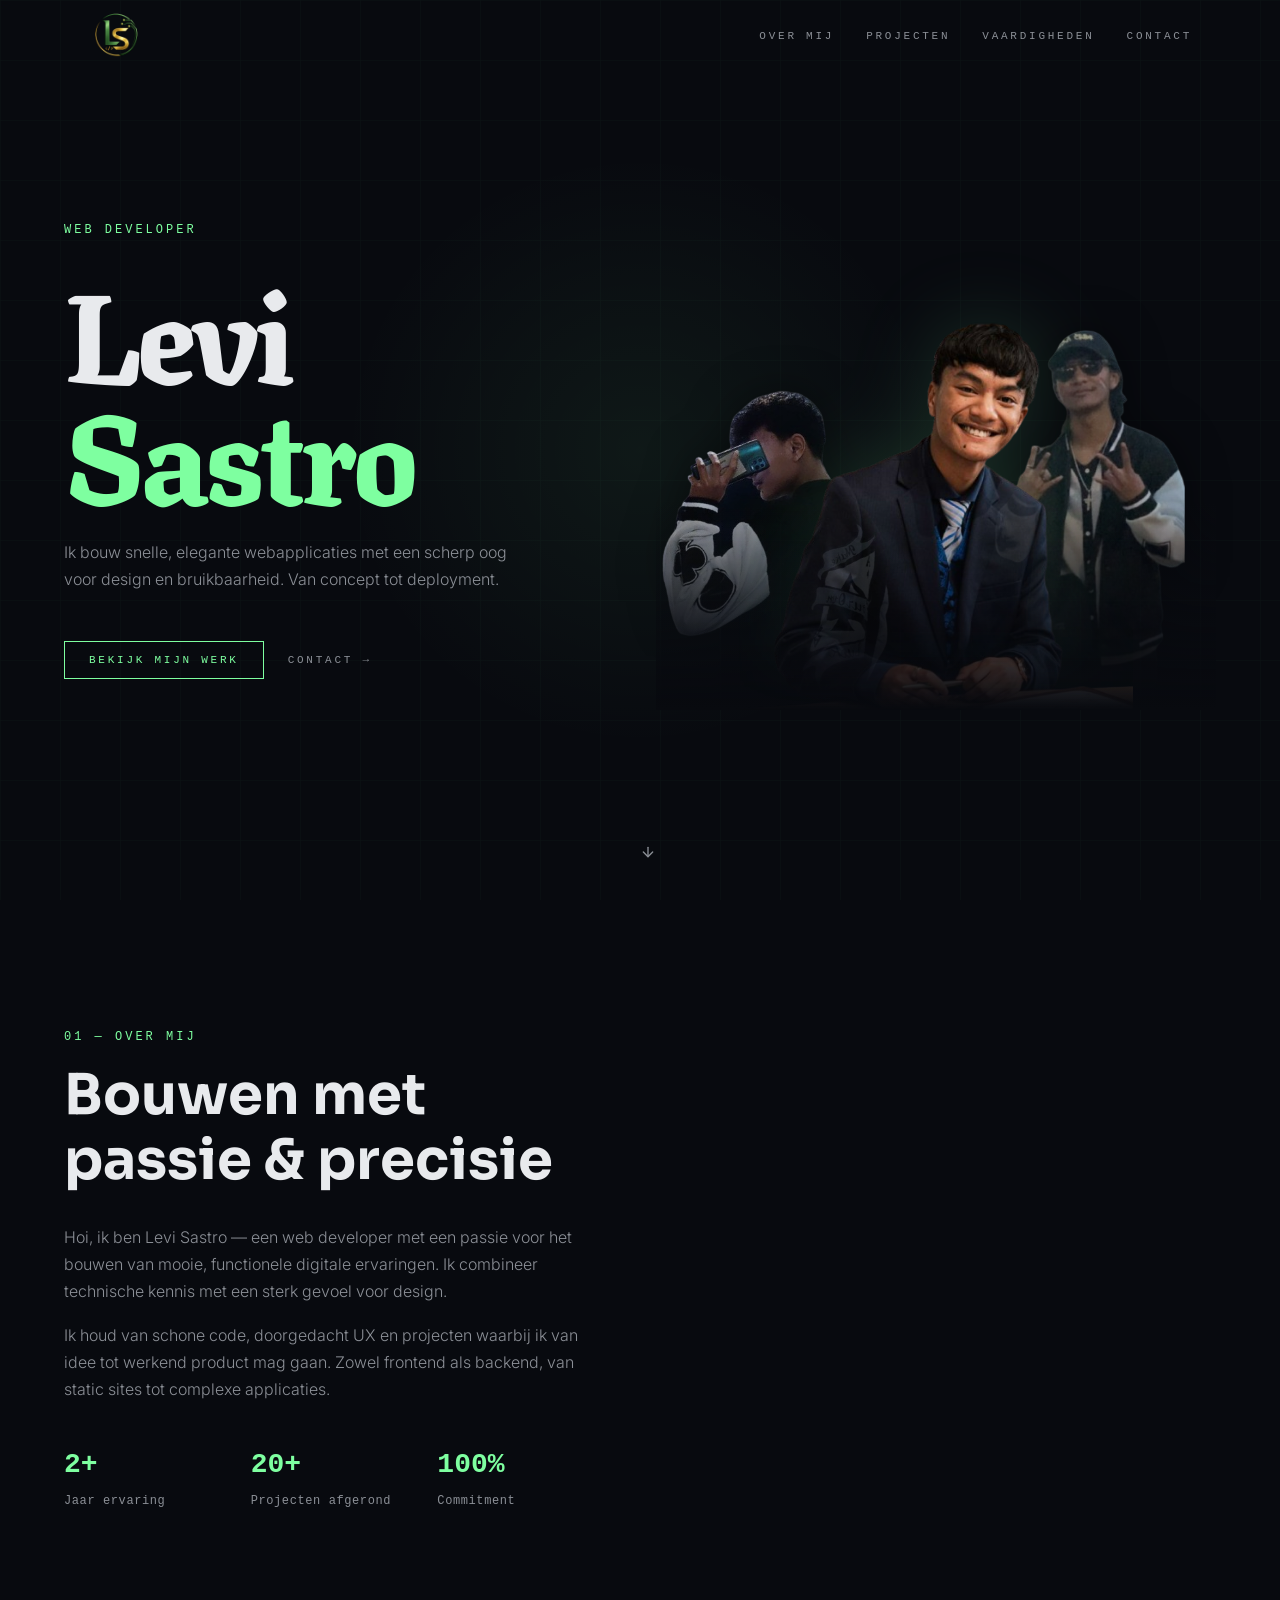
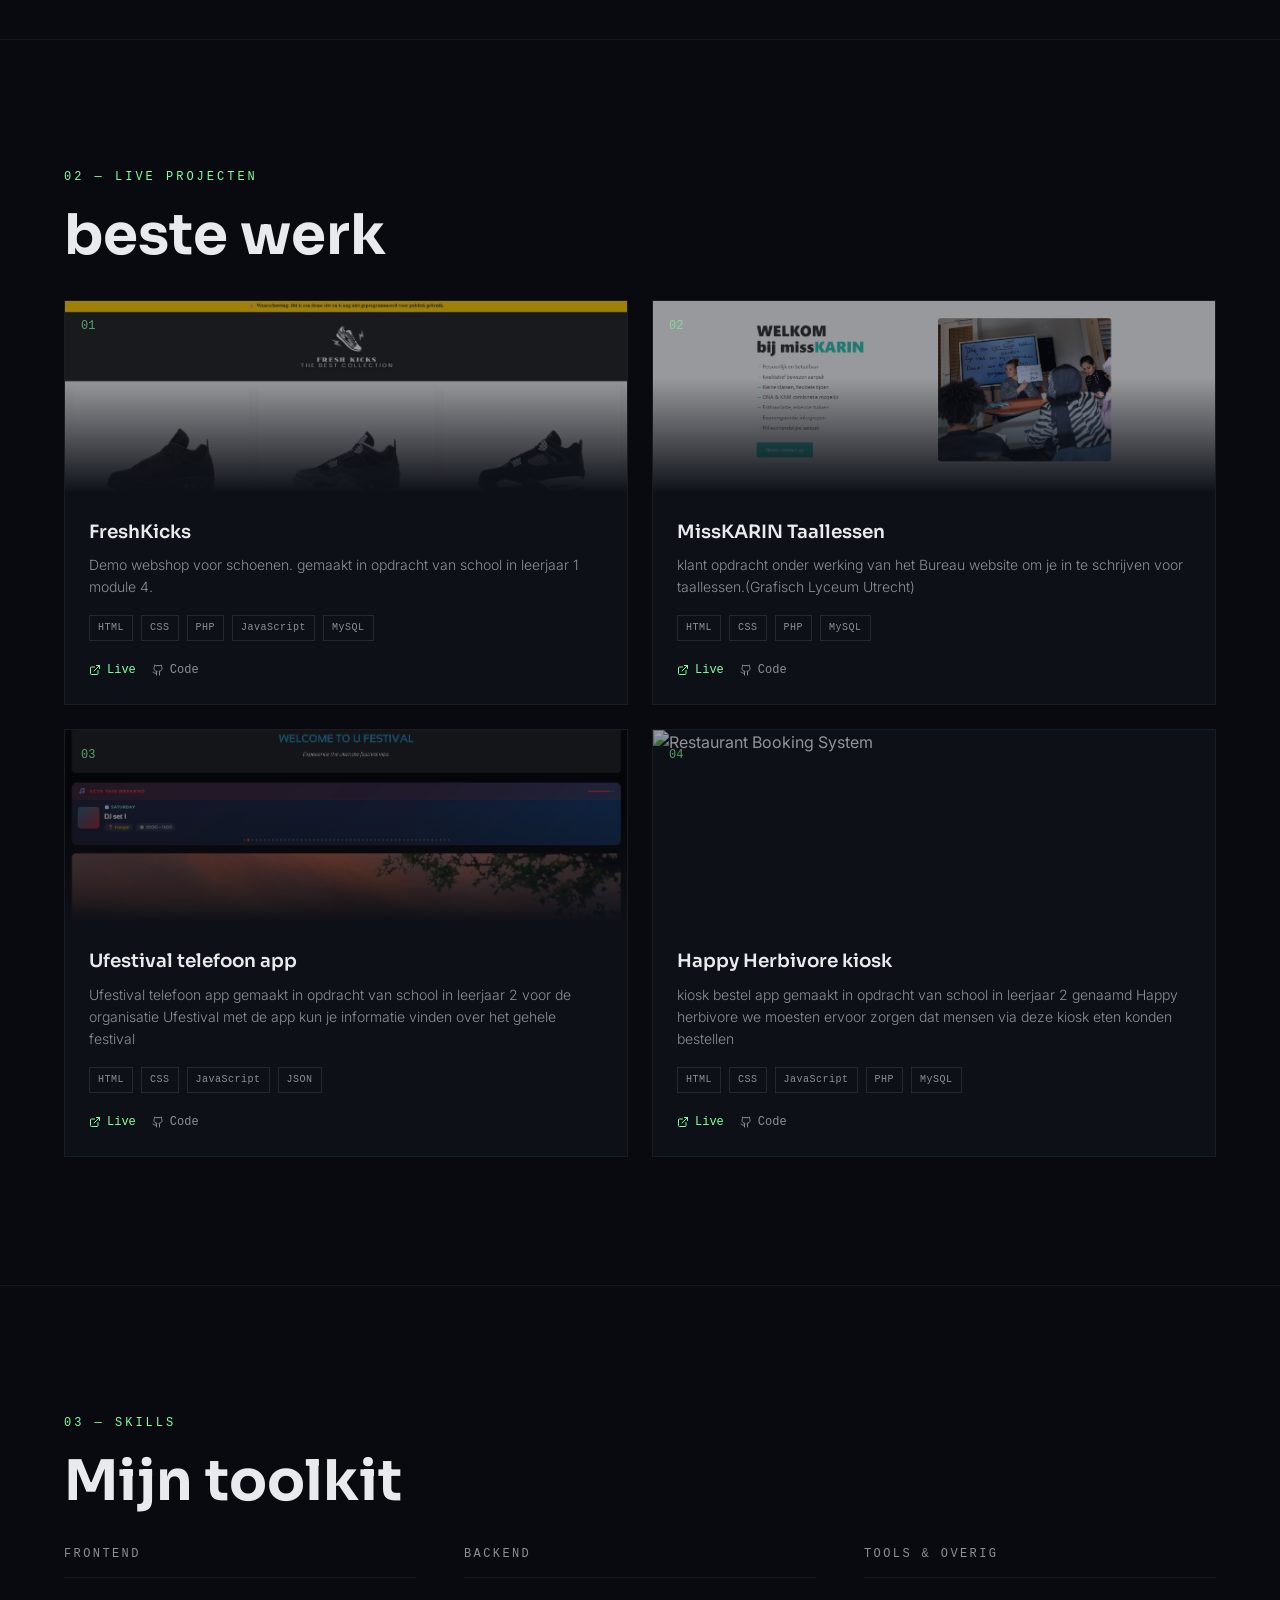
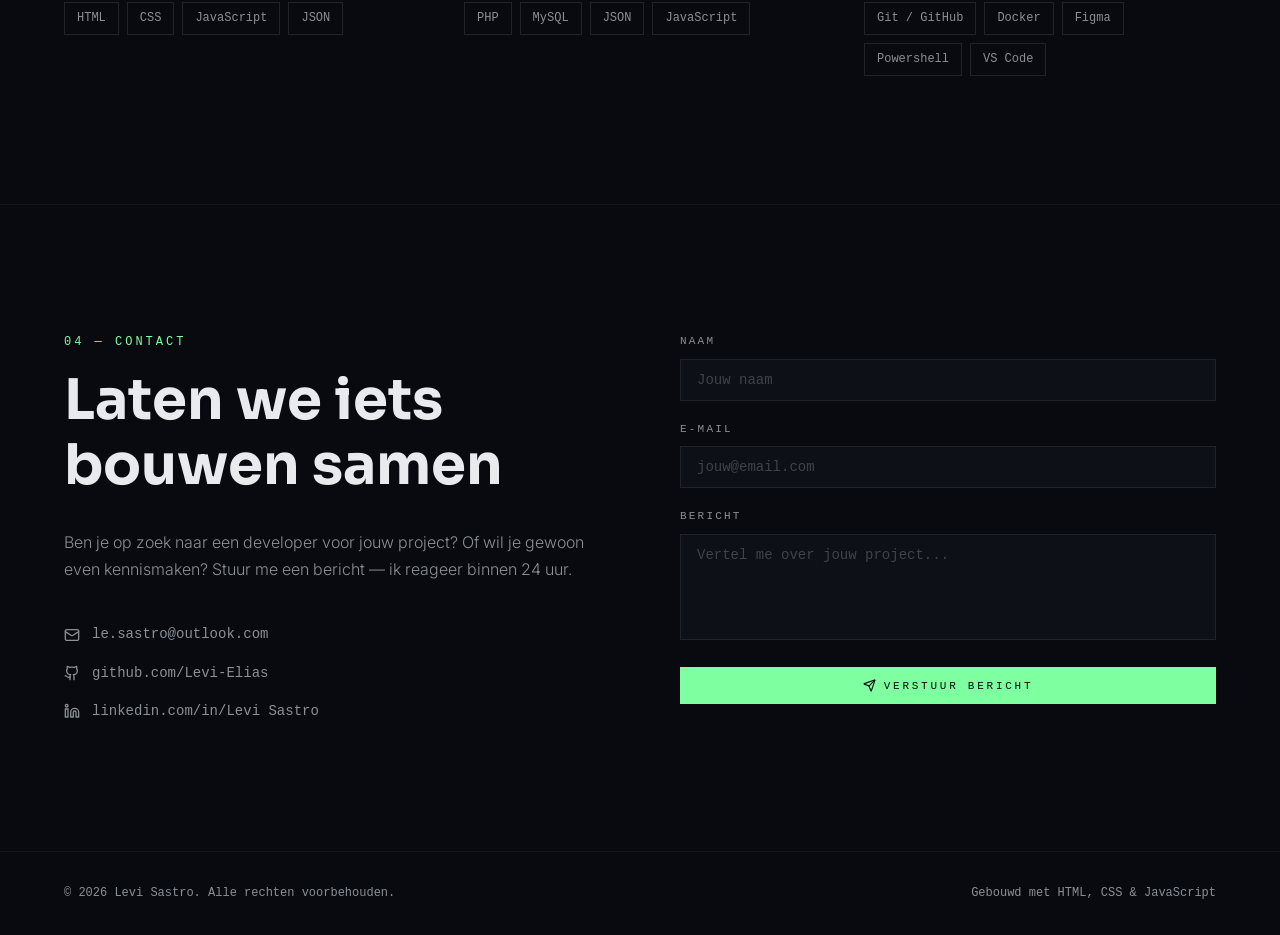
==== live/index.html @ d3fcdc9f "live" ====
<!DOCTYPE html>
<html lang="nl">

<head>
  <meta charset="UTF-8" />
  <meta name="viewport" content="width=device-width, initial-scale=1.0" />
  <title>LS | Web Developer</title>
  <meta name="description"
    content="Showcase your skills and projects with a personalized web developer portfolio designed for professionals seeking to impress potential clients and employers." />
  <link rel="preconnect" href="https://fonts.googleapis.com" />
  <link rel="preconnect" href="https://fonts.gstatic.com" crossorigin />
  <link
    href="https://fonts.googleapis.com/css2?family=Inter:wght@300;400;500;600;700&family=Sora:wght@600;700&family=Texturina:wght@900&display=swap"
    rel="stylesheet" />
  <link rel="stylesheet" href="assets/css/style.css" />
  <link rel="icon" href="assets/foto's/logo.png" type="image/png" />
</head>

<body>

  <!-- ===== HEADER / NAV ===== -->
  <header class="header" id="header">
    <div class="header-inner">
      <a class="logo" id="logo" href="#"><img src="assets/foto's/bglogo.png" alt="LS Logo" /></a>
      <nav class="nav-desktop" id="nav-desktop">
        <button onclick="smoothScroll('about')">OVER MIJ</button>
        <button onclick="smoothScroll('projects')">PROJECTEN</button>
        <button onclick="smoothScroll('skills')">VAARDIGHEDEN</button>
        <button onclick="smoothScroll('contact')">CONTACT</button>
      </nav>
      <button class="menu-toggle" id="menu-toggle" aria-label="Toggle menu">
        <!-- Hamburger icon -->
        <svg class="icon-menu" id="icon-menu" xmlns="http://www.w3.org/2000/svg" width="20" height="20"
          viewBox="0 0 24 24" fill="none" stroke="currentColor" stroke-width="2" stroke-linecap="round"
          stroke-linejoin="round">
          <line x1="4" x2="20" y1="12" y2="12"></line>
          <line x1="4" x2="20" y1="6" y2="6"></line>
          <line x1="4" x2="20" y1="18" y2="18"></line>
        </svg>
        <!-- Close icon -->
        <svg class="icon-close hidden" id="icon-close" xmlns="http://www.w3.org/2000/svg" width="20" height="20"
          viewBox="0 0 24 24" fill="none" stroke="currentColor" stroke-width="2" stroke-linecap="round"
          stroke-linejoin="round">
          <path d="M18 6 6 18"></path>
          <path d="m6 6 12 12"></path>
        </svg>
      </button>
    </div>
    <!-- Mobile menu -->
    <div class="nav-mobile hidden" id="nav-mobile">
      <button onclick="smoothScroll('about')">OVER MIJ</button>
      <button onclick="smoothScroll('projects')">PROJECTEN</button>
      <button onclick="smoothScroll('skills')">VAARDIGHEDEN</button>
      <button onclick="smoothScroll('contact')">CONTACT</button>
    </div>
  </header>

  <main>
    <!-- ===== HERO ===== -->
    <section class="hero">
      <!-- Grid background -->
      <div class="hero-grid"></div>
      <!-- Radial glow -->
      <div class="hero-glow"></div>

      <div class="hero-content hero-split">
        <div class="hero-text">
          <p class="hero-label anim-fade-up">Web Developer</p>
          <h1 class="hero-title anim-fade-up anim-delay-1">Levi<br><span class="accent">Sastro</span></h1>
          <p class="hero-tagline anim-fade-up anim-delay-2">Ik bouw snelle, elegante webapplicaties met een scherp oog
            voor design en bruikbaarheid. Van concept tot deployment.</p>
          <div class="hero-cta anim-fade-up anim-delay-3">
            <button class="btn-outline" onclick="smoothScroll('projects')">Bekijk mijn werk</button>
            <button class="btn-text" onclick="smoothScroll('contact')">Contact →</button>
          </div>
        </div>
        <div class="hero-image anim-fade-up anim-delay-2">
          <div class="hero-collage">
            <img src="assets/foto's/Ontwerp_zonder_titel-removebg-preview.png" class="hc-sub1" alt="Levi Sastro" />
            <img src="assets/foto's/fotoL-removebg-preview.png" class="hc-main" alt="Levi Sastro" />
            <img src="assets/foto's/Ontwerp_zonder_titel__1_-removebg-preview.png" class="hc-sub2" alt="Levi Sastro" />
          </div>
          <div class="hero-image-fade"></div>
        </div>
      </div>

      <div class="hero-arrow anim-fade-up anim-delay-4">
        <div class="arrow-bounce">
          <svg xmlns="http://www.w3.org/2000/svg" width="16" height="16" viewBox="0 0 24 24" fill="none"
            stroke="currentColor" stroke-width="2" stroke-linecap="round" stroke-linejoin="round">
            <path d="M12 5v14"></path>
            <path d="m19 12-7 7-7-7"></path>
          </svg>
        </div>
      </div>
    </section>

    <!-- ===== ABOUT ===== -->
    <section class="section" id="about">
      <div class="container about-grid">
        <div class="about-text reveal">
          <p class="section-label">01 — Over mij</p>
          <h2 class="section-title">Bouwen met passie &amp; precisie</h2>
          <div class="about-body">
            <p>Hoi, ik ben Levi Sastro — een web developer met een passie voor het bouwen van mooie, functionele
              digitale ervaringen. Ik combineer technische kennis met een sterk gevoel voor design.</p>
            <p>Ik houd van schone code, doorgedacht UX en projecten waarbij ik van idee tot werkend product mag gaan.
              Zowel frontend als backend, van static sites tot complexe applicaties.</p>
          </div>
          <div class="about-stats">
            <div class="stat">
              <p class="stat-num">2+</p>
              <p class="stat-label">Jaar ervaring</p>
            </div>
            <div class="stat">
              <p class="stat-num">20+</p>
              <p class="stat-label">Projecten afgerond</p>
            </div>
            <div class="stat">
              <p class="stat-num">100%</p>
              <p class="stat-label">Commitment</p>
            </div>
          </div>
        </div>
      </div>
    </section>

    <!-- ===== PROJECTS ===== -->
    <section class="section section-border" id="projects">
      <div class="container">
        <div class="reveal">
          <p class="section-label">02 — Live Projecten</p>
          <h2 class="section-title">beste werk</h2>
        </div>
        <div class="projects-grid">
          <!-- Project 1 -->
          <div class="project-card reveal">
            <div class="project-image">
              <img src="assets/foto's/FK.png" alt="FreshKicks" />
              <div class="project-image-overlay"></div>
              <span class="project-id">01</span>
            </div>
            <div class="project-body">
              <h3 class="project-title">FreshKicks</h3>
              <p class="project-desc">Demo webshop voor schoenen. gemaakt in opdracht van school in leerjaar 1 module 4.
              </p>
              <div class="project-tags">
                <span>HTML</span>
                <span>CSS</span>
                <span>PHP</span>
                <span>JavaScript</span>
                <span>MySQL</span>
              </div>
              <div class="project-links">
                <a href="https://u240669.gluwebsite.nl/Fresh-Kicks/" class="link-live" target="_blank"
                  rel="noopener noreferrer">
                  <svg xmlns="http://www.w3.org/2000/svg" width="12" height="12" viewBox="0 0 24 24" fill="none"
                    stroke="currentColor" stroke-width="2" stroke-linecap="round" stroke-linejoin="round">
                    <path d="M15 3h6v6" />
                    <path d="M10 14 21 3" />
                    <path d="M18 13v6a2 2 0 0 1-2 2H5a2 2 0 0 1-2-2V8a2 2 0 0 1 2-2h6" />
                  </svg>
                  Live
                </a>
                <a href="https://github.com/GLU-CSD/module-4-1-webshop-backend-crud-eindopdracht-Levi-Elias"
                  class="link-code" target="_blank" rel="noopener noreferrer">
                  <svg xmlns="http://www.w3.org/2000/svg" width="12" height="12" viewBox="0 0 24 24" fill="none"
                    stroke="currentColor" stroke-width="2" stroke-linecap="round" stroke-linejoin="round">
                    <path
                      d="M15 22v-4a4.8 4.8 0 0 0-1-3.5c3 0 6-2 6-5.5.08-1.25-.27-2.48-1-3.5.28-1.15.28-2.35 0-3.5 0 0-1 0-3 1.5-2.64-.5-5.36-.5-8 0C6 2 5 2 5 2c-.3 1.15-.3 2.35 0 3.5A5.403 5.403 0 0 0 4 9c0 3.5 3 5.5 6 5.5-.39.49-.68 1.05-.85 1.65-.17.6-.22 1.23-.15 1.85v4" />
                    <path d="M9 18c-4.51 2-5-2-7-2" />
                  </svg>
                  Code
                </a>
              </div>
            </div>
          </div>
          <!-- Project 2 -->
          <div class="project-card reveal">
            <div class="project-image">
              <img src="assets/foto's/MK.png" alt="Task Management App" />
              <div class="project-image-overlay"></div>
              <span class="project-id">02</span>
            </div>
            <div class="project-body">
              <h3 class="project-title">MissKARIN Taallessen</h3>
              <p class="project-desc">klant opdracht onder werking van het Bureau website om je in te schrijven voor
                taallessen.(Grafisch Lyceum Utrecht)</p>
              <div class="project-tags">
                <span>HTML</span>
                <span>CSS</span>
                <span>PHP</span>
                <span>MySQL</span>
              </div>
              <div class="project-links">
                <a href="https://u240669.gluwebsite.nl/misskarin/" class="link-live" target="_blank"
                  rel="noopener noreferrer">
                  <svg xmlns="http://www.w3.org/2000/svg" width="12" height="12" viewBox="0 0 24 24" fill="none"
                    stroke="currentColor" stroke-width="2" stroke-linecap="round" stroke-linejoin="round">
                    <path d="M15 3h6v6" />
                    <path d="M10 14 21 3" />
                    <path d="M18 13v6a2 2 0 0 1-2 2H5a2 2 0 0 1-2-2V8a2 2 0 0 1 2-2h6" />
                  </svg>
                  Live
                </a>
                <a href="https://github.com/basspies/missKARIN-Promo-video-website-" class="link-code" target="_blank"
                  rel="noopener noreferrer">
                  <svg xmlns="http://www.w3.org/2000/svg" width="12" height="12" viewBox="0 0 24 24" fill="none"
                    stroke="currentColor" stroke-width="2" stroke-linecap="round" stroke-linejoin="round">
                    <path
                      d="M15 22v-4a4.8 4.8 0 0 0-1-3.5c3 0 6-2 6-5.5.08-1.25-.27-2.48-1-3.5.28-1.15.28-2.35 0-3.5 0 0-1 0-3 1.5-2.64-.5-5.36-.5-8 0C6 2 5 2 5 2c-.3 1.15-.3 2.35 0 3.5A5.403 5.403 0 0 0 4 9c0 3.5 3 5.5 6 5.5-.39.49-.68 1.05-.85 1.65-.17.6-.22 1.23-.15 1.85v4" />
                    <path d="M9 18c-4.51 2-5-2-7-2" />
                  </svg>
                  Code
                </a>
              </div>
            </div>
          </div>
          <!-- Project 3 -->
          <div class="project-card reveal">
            <div class="project-image">
              <img src="assets/foto's/ufes.png" alt="Portfolio Generator" />
              <div class="project-image-overlay"></div>
              <span class="project-id">03</span>
            </div>
            <div class="project-body">
              <h3 class="project-title">Ufestival telefoon app</h3>
              <p class="project-desc">Ufestival telefoon app gemaakt in opdracht van school in leerjaar 2 voor de
                organisatie Ufestival met de app kun je informatie vinden over het gehele festival</p>
              <div class="project-tags">
                <span>HTML</span>
                <span>CSS</span>
                <span>JavaScript</span>
                <span>JSON</span>
              </div>
              <div class="project-links">
                <a href="https://ufestival-1.onrender.com" class="link-live" target="_blank" rel="noopener noreferrer">
                  <svg xmlns="http://www.w3.org/2000/svg" width="12" height="12" viewBox="0 0 24 24" fill="none"
                    stroke="currentColor" stroke-width="2" stroke-linecap="round" stroke-linejoin="round">
                    <path d="M15 3h6v6" />
                    <path d="M10 14 21 3" />
                    <path d="M18 13v6a2 2 0 0 1-2 2H5a2 2 0 0 1-2-2V8a2 2 0 0 1 2-2h6" />
                  </svg>
                  Live
                </a>
                <a href="https://github.com/Levi-Elias/Ufestival" class="link-code" target="_blank"
                  rel="noopener noreferrer">
                  <svg xmlns="http://www.w3.org/2000/svg" width="12" height="12" viewBox="0 0 24 24" fill="none"
                    stroke="currentColor" stroke-width="2" stroke-linecap="round" stroke-linejoin="round">
                    <path
                      d="M15 22v-4a4.8 4.8 0 0 0-1-3.5c3 0 6-2 6-5.5.08-1.25-.27-2.48-1-3.5.28-1.15.28-2.35 0-3.5 0 0-1 0-3 1.5-2.64-.5-5.36-.5-8 0C6 2 5 2 5 2c-.3 1.15-.3 2.35 0 3.5A5.403 5.403 0 0 0 4 9c0 3.5 3 5.5 6 5.5-.39.49-.68 1.05-.85 1.65-.17.6-.22 1.23-.15 1.85v4" />
                    <path d="M9 18c-4.51 2-5-2-7-2" />
                  </svg>
                  Code
                </a>
              </div>
            </div>
          </div>
          <!-- Project 4 -->
          <div class="project-card reveal">
            <div class="project-image">
              <img src="assets/foto's/HH.png" alt="Restaurant Booking System" />
              <div class="project-image-overlay"></div>
              <span class="project-id">04</span>
            </div>
            <div class="project-body">
              <h3 class="project-title">Happy Herbivore kiosk</h3>
              <p class="project-desc">kiosk bestel app gemaakt in opdracht van school in leerjaar 2 genaamd Happy
                herbivore we moesten ervoor zorgen dat mensen via deze kiosk eten konden bestellen</p>
              <div class="project-tags">
                <span>HTML</span>
                <span>CSS</span>
                <span>JavaScript</span>
                <span>PHP</span>
                <span>MySQL</span>
              </div>
              <div class="project-links">
                <a href="https://u240669.gluwebsite.nl/Happy-Herbivore/" class="link-live" target="_blank"
                  rel="noopener noreferrer">
                  <svg xmlns="http://www.w3.org/2000/svg" width="12" height="12" viewBox="0 0 24 24" fill="none"
                    stroke="currentColor" stroke-width="2" stroke-linecap="round" stroke-linejoin="round">
                    <path d="M15 3h6v6" />
                    <path d="M10 14 21 3" />
                    <path d="M18 13v6a2 2 0 0 1-2 2H5a2 2 0 0 1-2-2V8a2 2 0 0 1 2-2h6" />
                  </svg>
                  Live
                </a>
                <a href="https://github.com/Levi-Elias/happy-herbivore" class="link-code" target="_blank"
                  rel="noopener noreferrer">
                  <svg xmlns="http://www.w3.org/2000/svg" width="12" height="12" viewBox="0 0 24 24" fill="none"
                    stroke="currentColor" stroke-width="2" stroke-linecap="round" stroke-linejoin="round">
                    <path
                      d="M15 22v-4a4.8 4.8 0 0 0-1-3.5c3 0 6-2 6-5.5.08-1.25-.27-2.48-1-3.5.28-1.15.28-2.35 0-3.5 0 0-1 0-3 1.5-2.64-.5-5.36-.5-8 0C6 2 5 2 5 2c-.3 1.15-.3 2.35 0 3.5A5.403 5.403 0 0 0 4 9c0 3.5 3 5.5 6 5.5-.39.49-.68 1.05-.85 1.65-.17.6-.22 1.23-.15 1.85v4" />
                    <path d="M9 18c-4.51 2-5-2-7-2" />
                  </svg>
                  Code
                </a>
              </div>
            </div>
          </div>
        </div>
      </div>
    </section>

    <!-- ===== SKILLS ===== -->
    <section class="section section-border" id="skills">
      <div class="container">
        <div class="reveal">
          <p class="section-label">03 — Skills</p>
          <h2 class="section-title">Mijn toolkit</h2>
        </div>
        <div class="skills-grid">
          <div class="skill-group reveal">
            <p class="skill-group-label">Frontend</p>
            <div class="skill-tags">
              <span>HTML</span>
              <span>CSS</span>
              <span>JavaScript</span>
              <span>JSON</span>
            </div>
          </div>
          <div class="skill-group reveal">
            <p class="skill-group-label">Backend</p>
            <div class="skill-tags">
              <span>PHP</span>
              <span>MySQL</span>
              <span>JSON</span>
              <span>JavaScript</span>
            </div>
          </div>
          <div class="skill-group reveal">
            <p class="skill-group-label">Tools &amp; Overig</p>
            <div class="skill-tags">
              <span>Git / GitHub</span>
              <span>Docker</span>
              <span>Figma</span>
              <span>Powershell</span>
              <span>VS Code</span>
            </div>
          </div>
        </div>
      </div>
    </section>

    <!-- ===== CONTACT ===== -->
    <section class="section section-border" id="contact">
      <div class="container contact-grid">
        <div class="contact-info reveal">
          <p class="section-label">04 — Contact</p>
          <h2 class="section-title">Laten we iets bouwen samen</h2>
          <p class="contact-intro">Ben je op zoek naar een developer voor jouw project? Of wil je gewoon even
            kennismaken? Stuur me een bericht — ik reageer binnen 24 uur.</p>
          <div class="contact-links">
            <a href="mailto:le.sastro@outlook.com" class="contact-link">
              <svg xmlns="http://www.w3.org/2000/svg" width="16" height="16" viewBox="0 0 24 24" fill="none"
                stroke="currentColor" stroke-width="2" stroke-linecap="round" stroke-linejoin="round">
                <rect width="20" height="16" x="2" y="4" rx="2" />
                <path d="m22 7-8.97 5.7a1.94 1.94 0 0 1-2.06 0L2 7" />
              </svg>
              <span>le.sastro@outlook.com</span>
            </a>
            <a href="https://github.com" class="contact-link" target="_blank" rel="noopener noreferrer">
              <svg xmlns="http://www.w3.org/2000/svg" width="16" height="16" viewBox="0 0 24 24" fill="none"
                stroke="currentColor" stroke-width="2" stroke-linecap="round" stroke-linejoin="round">
                <path
                  d="M15 22v-4a4.8 4.8 0 0 0-1-3.5c3 0 6-2 6-5.5.08-1.25-.27-2.48-1-3.5.28-1.15.28-2.35 0-3.5 0 0-1 0-3 1.5-2.64-.5-5.36-.5-8 0C6 2 5 2 5 2c-.3 1.15-.3 2.35 0 3.5A5.403 5.403 0 0 0 4 9c0 3.5 3 5.5 6 5.5-.39.49-.68 1.05-.85 1.65-.17.6-.22 1.23-.15 1.85v4" />
                <path d="M9 18c-4.51 2-5-2-7-2" />
              </svg>
              <span>github.com/Levi-Elias</span>
            </a>
            <a href="https://linkedin.com" class="contact-link" target="_blank" rel="noopener noreferrer">
              <svg xmlns="http://www.w3.org/2000/svg" width="16" height="16" viewBox="0 0 24 24" fill="none"
                stroke="currentColor" stroke-width="2" stroke-linecap="round" stroke-linejoin="round">
                <path d="M16 8a6 6 0 0 1 6 6v7h-4v-7a2 2 0 0 0-2-2 2 2 0 0 0-2 2v7h-4v-7a6 6 0 0 1 6-6z" />
                <rect width="4" height="12" x="2" y="9" />
                <circle cx="4" cy="4" r="2" />
              </svg>
              <span>linkedin.com/in/Levi Sastro</span>
            </a>
          </div>
        </div>
        <div class="contact-form-wrapper reveal" id="contact-form-wrapper">
          <form class="contact-form" id="contact-form">
            <div class="form-group">
              <label for="name">NAAM</label>
              <input type="text" id="name" name="name" placeholder="Jouw naam" required />
            </div>
            <div class="form-group">
              <label for="email">E-MAIL</label>
              <input type="email" id="email" name="email" placeholder="jouw@email.com" required />
            </div>
            <div class="form-group">
              <label for="message">BERICHT</label>
              <textarea id="message" name="message" rows="5" placeholder="Vertel me over jouw project..."
                required></textarea>
            </div>
            <button type="submit" class="btn-submit">
              <svg xmlns="http://www.w3.org/2000/svg" width="13" height="13" viewBox="0 0 24 24" fill="none"
                stroke="currentColor" stroke-width="2" stroke-linecap="round" stroke-linejoin="round">
                <path
                  d="M14.536 21.686a.5.5 0 0 0 .937-.024l6.5-19a.496.496 0 0 0-.635-.635l-19 6.5a.5.5 0 0 0-.024.937l7.93 3.18a2 2 0 0 1 1.112 1.11z" />
                <path d="m21.854 2.147-10.94 10.939" />
              </svg>
              Verstuur bericht
            </button>
          </form>
          <!-- Success state -->
          <div class="form-success hidden" id="form-success">
            <div class="success-icon">
              <svg xmlns="http://www.w3.org/2000/svg" width="20" height="20" viewBox="0 0 24 24" fill="none"
                stroke="currentColor" stroke-width="2" stroke-linecap="round" stroke-linejoin="round">
                <path
                  d="M14.536 21.686a.5.5 0 0 0 .937-.024l6.5-19a.496.496 0 0 0-.635-.635l-19 6.5a.5.5 0 0 0-.024.937l7.93 3.18a2 2 0 0 1 1.112 1.11z" />
                <path d="m21.854 2.147-10.94 10.939" />
              </svg>
            </div>
            <h3>Bericht verzonden!</h3>
            <p>Ik neem zo snel mogelijk contact met je op.</p>
          </div>
        </div>
      </div>
    </section>
  </main>

  <!-- ===== FOOTER ===== -->
  <footer class="footer">
    <div class="container footer-inner">
      <span>© 2026 Levi Sastro. Alle rechten voorbehouden.</span>
      <span>Gebouwd met HTML, CSS & JavaScript</span>
    </div>
  </footer>

  <script src="script.js"></script>
</body>

</html>
---- live/assets/css/style.css ----
/* ===== CSS CUSTOM PROPERTIES ===== */
:root {
  --bg: #080a0f;
  --bg-card: #0d1017;
  --foreground: #e8eaed;
  --muted: #8b8f96;
  --primary: #7effa0;
  --border: rgba(255, 255, 255, 0.05);
  --border-hover: rgba(126, 255, 160, 0.3);
  --font-body: 'Inter', sans-serif;
  --font-heading: 'Sora', sans-serif;
  --font-hero: 'Texturina', serif;
  --font-mono: 'SF Mono', 'Fira Code', 'Fira Mono', 'Roboto Mono', monospace;
}

/* ===== RESET ===== */
*, *::before, *::after {
  margin: 0;
  padding: 0;
  box-sizing: border-box;
}

html {
  scroll-behavior: smooth;
}

body {
  font-family: var(--font-body);
  background-color: var(--bg);
  color: var(--foreground);
  line-height: 1.6;
  -webkit-font-smoothing: antialiased;
  -moz-osx-font-smoothing: grayscale;
}

img {
  display: block;
  max-width: 100%;
}

a {
  text-decoration: none;
  color: inherit;
}

button {
  background: none;
  border: none;
  cursor: pointer;
  font-family: inherit;
  color: inherit;
}

/* ===== UTILITIES ===== */
.hidden { display: none !important; }

.container {
  max-width: 1152px;
  margin: 0 auto;
  width: 100%;
}

.accent { color: var(--primary); }

/* ===== HEADER ===== */
.header {
  position: fixed;
  top: 0;
  left: 0;
  right: 0;
  z-index: 50;
  transition: background-color 0.3s, backdrop-filter 0.3s, border-bottom-color 0.3s;
}

.header.scrolled {
  background-color: rgba(8, 10, 15, 0.9);
  backdrop-filter: blur(12px);
  -webkit-backdrop-filter: blur(12px);
  border-bottom: 1px solid var(--border);
}

.header-inner {
  max-width: 1152px;
  margin: 0 auto;
  padding: 1.25rem 1.5rem;
  display: flex;
  align-items: center;
  justify-content: space-between;
}

.logo {
  display: flex;
  align-items: center;
  cursor: pointer;
}

.logo img {
  height: 3.5rem;
  width: auto;
  margin: -0.75rem 0;
}

.nav-desktop {
  display: flex;
  align-items: center;
  gap: 2rem;
}

.nav-desktop button,
.nav-mobile button {
  font-family: var(--font-mono);
  font-size: 0.6875rem;
  letter-spacing: 0.25em;
  color: var(--muted);
  text-transform: uppercase;
  transition: color 0.2s;
}

.nav-desktop button:hover,
.nav-mobile button:hover {
  color: var(--foreground);
}

.menu-toggle {
  display: none;
  color: var(--muted);
}

.menu-toggle:hover { color: var(--foreground); }

.nav-mobile {
  background: var(--bg-card);
  border-top: 1px solid var(--border);
  padding: 1.5rem;
  display: flex;
  flex-direction: column;
  gap: 1.25rem;
}

.nav-mobile button { text-align: left; }

/* ===== HERO ===== */
.hero {
  position: relative;
  min-height: 100vh;
  display: flex;
  flex-direction: column;
  justify-content: center;
  padding: 0 1.5rem;
  overflow: hidden;
}

.hero-grid {
  position: absolute;
  inset: 0;
  opacity: 0.04;
  background-image:
    linear-gradient(rgba(126,255,160,0.5) 1px, transparent 1px),
    linear-gradient(90deg, rgba(126,255,160,0.5) 1px, transparent 1px);
  background-size: 60px 60px;
}

.hero-glow {
  position: absolute;
  top: 50%;
  left: 50%;
  transform: translate(-50%, -50%);
  width: 600px;
  height: 600px;
  border-radius: 50%;
  opacity: 0.06;
  background: radial-gradient(circle, #7effa0 0%, transparent 70%);
  pointer-events: none;
}

.hero-content {
  position: relative;
  max-width: 1152px;
  margin: 0 auto;
  width: 100%;
}

/* Split layout: text left, image right */
.hero-split {
  display: grid;
  grid-template-columns: 1fr 1fr;
  align-items: center;
  gap: 2rem;
}

.hero-text {
  position: relative;
  z-index: 2;
}

/* Hero portrait image */
.hero-image {
  position: relative;
  display: flex;
  align-items: flex-end;
  justify-content: center;
  z-index: 1;
  height: 520px;
  width: 100%;
}

.hero-collage {
  position: relative;
  width: 100%;
  max-width: 480px;
  height: 100%;
  display: flex;
  justify-content: center;
}

.hero-collage img {
  position: absolute;
  object-fit: contain;
  object-position: bottom center;
  -webkit-mask-image: linear-gradient(to bottom, #000 55%, transparent 100%);
  mask-image: linear-gradient(to bottom, #000 55%, transparent 100%);
  transition: transform 0.4s ease, filter 0.4s ease, z-index 0s;
}

.hc-main {
  bottom: 0;
  left: 50%;
  transform: translateX(-50%);
  width: 82%;
  height: 100%;
  z-index: 3;
  filter: drop-shadow(0 0 40px rgba(126, 255, 160, 0.15));
}

.hc-sub1 {
  bottom: 0;
  left: -2%;
  width: 68%;
  height: 92%;
  z-index: 2;
  filter: drop-shadow(0 0 20px rgba(0,0,0,0.5)) grayscale(30%) opacity(0.85);
  transform: translateX(-22%);
}

.hc-sub2 {
  bottom: 0;
  right: -2%;
  width: 68%;
  height: 92%;
  z-index: 1;
  filter: drop-shadow(0 0 20px rgba(0,0,0,0.5)) grayscale(30%) opacity(0.85);
  transform: translateX(22%);
}

.hero-collage img:hover {
  z-index: 10;
  filter: drop-shadow(0 0 30px rgba(126, 255, 160, 0.3)) grayscale(0%) opacity(1);
  transform: translateX(var(--hover-tx, 0)) scale(1.05) !important;
}

.hc-main:hover { --hover-tx: -50%; }
.hc-sub1:hover { --hover-tx: -18%; }
.hc-sub2:hover { --hover-tx: 18%; }

.hero-image-fade {
  position: absolute;
  bottom: 0;
  left: 0;
  right: 0;
  height: 40%;
  background: linear-gradient(to top, var(--bg) 0%, transparent 100%);
  pointer-events: none;
  z-index: 2;
}

.hero-label {
  font-family: var(--font-mono);
  font-size: 0.75rem;
  letter-spacing: 0.25em;
  text-transform: uppercase;
  color: var(--primary);
  margin-bottom: 1.5rem;
}

.hero-title {
  font-family: var(--font-hero);
  font-weight: 900;
  font-size: clamp(3.5rem, 10vw, 8rem);
  line-height: 0.95;
  letter-spacing: -0.02em;
  color: var(--foreground);
  margin-bottom: 2rem;
}

.hero-tagline {
  max-width: 28rem;
  color: var(--muted);
  line-height: 1.7;
  font-weight: 300;
  margin-bottom: 3rem;
}

.hero-cta {
  display: flex;
  align-items: center;
  gap: 1.5rem;
}

.btn-outline {
  padding: 0.75rem 1.5rem;
  border: 1px solid var(--primary);
  color: var(--primary);
  font-family: var(--font-mono);
  font-size: 0.6875rem;
  letter-spacing: 0.25em;
  text-transform: uppercase;
  transition: background-color 0.2s, color 0.2s;
}

.btn-outline:hover {
  background-color: var(--primary);
  color: var(--bg);
}

.btn-text {
  font-family: var(--font-mono);
  font-size: 0.6875rem;
  letter-spacing: 0.25em;
  text-transform: uppercase;
  color: var(--muted);
  transition: color 0.2s;
}

.btn-text:hover { color: var(--foreground); }

.hero-arrow {
  position: absolute;
  bottom: 2rem;
  left: 50%;
  transform: translateX(-50%);
  display: flex;
  flex-direction: column;
  align-items: center;
  gap: 0.5rem;
  color: var(--muted);
}

.arrow-bounce {
  animation: arrowBounce 1.8s infinite;
}

@keyframes arrowBounce {
  0%, 100% { transform: translateY(0); }
  50% { transform: translateY(6px); }
}

/* ===== SECTIONS ===== */
.section {
  padding: 8rem 1.5rem;
}

.section-border {
  border-top: 1px solid var(--border);
}

.section-label {
  font-family: var(--font-mono);
  font-size: 0.75rem;
  letter-spacing: 0.25em;
  text-transform: uppercase;
  color: var(--primary);
  margin-bottom: 1rem;
}

.section-title {
  font-family: var(--font-heading);
  font-weight: 700;
  font-size: clamp(2rem, 5vw, 3.5rem);
  color: var(--foreground);
  line-height: 1.15;
  margin-bottom: 2rem;
}

/* ===== ABOUT ===== */
.about-grid {
  display: grid;
  grid-template-columns: 1fr 1fr;
  gap: 5rem;
  align-items: center;
}

.about-body {
  color: var(--muted);
  font-weight: 300;
  line-height: 1.7;
  display: flex;
  flex-direction: column;
  gap: 1rem;
}

.about-stats {
  display: grid;
  grid-template-columns: repeat(3, 1fr);
  gap: 1.5rem;
  margin-top: 2.5rem;
}

.stat-num {
  font-family: var(--font-mono);
  font-size: 1.75rem;
  font-weight: 600;
  color: var(--primary);
}

.stat-label {
  font-family: var(--font-mono);
  font-size: 0.75rem;
  color: var(--muted);
  margin-top: 0.25rem;
  letter-spacing: 0.05em;
}

/* ===== PHOTO COLLAGE ===== */
.about-collage {
  position: relative;
  display: grid;
  grid-template-columns: 1.1fr 0.9fr;
  grid-template-rows: 1fr 1fr;
  gap: 1rem;
  min-height: 480px;
}

.collage-item {
  position: relative;
  overflow: hidden;
  border: 1px solid rgba(255, 255, 255, 0.06);
  background: linear-gradient(145deg, rgba(13, 16, 23, 0.9), rgba(8, 10, 15, 0.95));
  transition: border-color 0.4s ease, transform 0.4s ease;
}

.collage-item:hover {
  border-color: rgba(126, 255, 160, 0.25);
  transform: translateY(-4px);
}

.collage-item img {
  width: 100%;
  height: 100%;
  object-fit: contain;
  object-position: center bottom;
  transition: transform 0.5s ease, filter 0.5s ease;
  filter: grayscale(20%);
}

.collage-item:hover img {
  transform: scale(1.04);
  filter: grayscale(0%);
}

.collage-glow {
  position: absolute;
  inset: 0;
  background: linear-gradient(135deg, rgba(126, 255, 160, 0.04) 0%, transparent 50%);
  pointer-events: none;
  transition: opacity 0.4s ease;
}

.collage-item:hover .collage-glow {
  background: linear-gradient(135deg, rgba(126, 255, 160, 0.08) 0%, transparent 50%);
}

/* Main photo — large, spans two rows on the left */
.collage-main {
  grid-row: 1 / 3;
  display: flex;
  align-items: flex-end;
  justify-content: center;
  padding-top: 1.5rem;
}

.collage-main img {
  object-position: center center;
  max-height: 100%;
}

/* Top right photo */
.collage-top-right {
  display: flex;
  align-items: flex-end;
  justify-content: center;
  padding-top: 1rem;
}

/* Bottom right photo */
.collage-bottom-right {
  display: flex;
  align-items: flex-end;
  justify-content: center;
  padding-top: 1rem;
}

/* Decorative elements */
.collage-decoration {
  position: absolute;
  pointer-events: none;
}

.collage-line-h {
  bottom: -20px;
  left: 10%;
  width: 80%;
  height: 1px;
  background: linear-gradient(90deg, transparent, rgba(126, 255, 160, 0.15), transparent);
}

.collage-line-v {
  top: 10%;
  right: -20px;
  width: 1px;
  height: 80%;
  background: linear-gradient(180deg, transparent, rgba(126, 255, 160, 0.15), transparent);
}

.collage-dot {
  position: absolute;
  width: 6px;
  height: 6px;
  border-radius: 50%;
  background: rgba(126, 255, 160, 0.3);
  pointer-events: none;
}

.collage-dot-1 {
  top: -12px;
  right: -12px;
}

.collage-dot-2 {
  bottom: -12px;
  left: -12px;
}

/* ===== PROJECTS ===== */
.projects-grid {
  display: grid;
  grid-template-columns: 1fr 1fr;
  gap: 1.5rem;
  margin-top: 1rem;
}

.project-card {
  background: var(--bg-card);
  border: 1px solid var(--border);
  overflow: hidden;
  transition: border-color 0.3s;
}

.project-card:hover {
  border-color: var(--border-hover);
}

.project-image {
  position: relative;
  height: 12rem;
  overflow: hidden;
}

.project-image img {
  width: 100%;
  height: 100%;
  object-fit: cover;
  opacity: 0.6;
  transition: transform 0.5s, opacity 0.5s;
}

.project-card:hover .project-image img {
  transform: scale(1.05);
  opacity: 0.8;
}

.project-image-overlay {
  position: absolute;
  inset: 0;
  background: linear-gradient(to bottom, transparent 40%, #0d1017 100%);
}

.project-id {
  position: absolute;
  top: 1rem;
  left: 1rem;
  font-family: var(--font-mono);
  font-size: 0.75rem;
  color: rgba(126, 255, 160, 0.6);
}

.project-body {
  padding: 1.5rem;
}

.project-title {
  font-family: var(--font-heading);
  font-weight: 600;
  font-size: 1.15rem;
  color: var(--foreground);
  margin-bottom: 0.5rem;
}

.project-desc {
  color: var(--muted);
  font-size: 0.875rem;
  font-weight: 300;
  line-height: 1.6;
  margin-bottom: 1rem;
}

.project-tags {
  display: flex;
  flex-wrap: wrap;
  gap: 0.5rem;
  margin-bottom: 1.25rem;
}

.project-tags span {
  font-family: var(--font-mono);
  font-size: 0.625rem;
  padding: 0.25rem 0.5rem;
  border: 1px solid rgba(255, 255, 255, 0.1);
  color: var(--muted);
  letter-spacing: 0.05em;
}

.project-links {
  display: flex;
  align-items: center;
  gap: 1rem;
}

.link-live {
  display: flex;
  align-items: center;
  gap: 0.375rem;
  font-family: var(--font-mono);
  font-size: 0.75rem;
  color: var(--primary);
  transition: opacity 0.2s;
}

.link-live:hover { opacity: 0.7; }

.link-code {
  display: flex;
  align-items: center;
  gap: 0.375rem;
  font-family: var(--font-mono);
  font-size: 0.75rem;
  color: var(--muted);
  transition: color 0.2s;
}

.link-code:hover { color: var(--foreground); }

/* ===== SKILLS ===== */
.skills-grid {
  display: grid;
  grid-template-columns: repeat(3, 1fr);
  gap: 3rem;
  margin-top: 1rem;
}

.skill-group-label {
  font-family: var(--font-mono);
  font-size: 0.75rem;
  letter-spacing: 0.2em;
  text-transform: uppercase;
  color: var(--muted);
  margin-bottom: 1.5rem;
  padding-bottom: 0.75rem;
  border-bottom: 1px solid var(--border);
}

.skill-tags {
  display: flex;
  flex-wrap: wrap;
  gap: 0.5rem;
}

.skill-tags span {
  font-family: var(--font-mono);
  font-size: 0.75rem;
  padding: 0.375rem 0.75rem;
  border: 1px solid rgba(255, 255, 255, 0.1);
  color: var(--muted);
  transition: border-color 0.2s, color 0.2s;
  cursor: default;
}

.skill-tags span:hover {
  border-color: rgba(126, 255, 160, 0.4);
  color: var(--primary);
}

/* ===== CONTACT ===== */
.contact-grid {
  display: grid;
  grid-template-columns: 1fr 1fr;
  gap: 5rem;
}

.contact-intro {
  color: var(--muted);
  font-weight: 300;
  line-height: 1.7;
  margin-bottom: 2.5rem;
}

.contact-links {
  display: flex;
  flex-direction: column;
  gap: 1rem;
}

.contact-link {
  display: flex;
  align-items: center;
  gap: 0.75rem;
  color: var(--muted);
  transition: color 0.2s;
}

.contact-link:hover { color: var(--primary); }

.contact-link span {
  font-family: var(--font-mono);
  font-size: 0.875rem;
}

/* Form */
.contact-form {
  display: flex;
  flex-direction: column;
  gap: 1.25rem;
}

.form-group label {
  display: block;
  font-family: var(--font-mono);
  font-size: 0.6875rem;
  color: var(--muted);
  margin-bottom: 0.5rem;
  letter-spacing: 0.2em;
}

.form-group input,
.form-group textarea {
  width: 100%;
  background: var(--bg-card);
  border: 1px solid rgba(255, 255, 255, 0.08);
  padding: 0.75rem 1rem;
  color: var(--foreground);
  font-family: var(--font-mono);
  font-size: 0.875rem;
  transition: border-color 0.2s;
  outline: none;
}

.form-group input::placeholder,
.form-group textarea::placeholder {
  color: rgba(139, 143, 150, 0.4);
}

.form-group input:focus,
.form-group textarea:focus {
  border-color: rgba(126, 255, 160, 0.5);
}

.form-group textarea {
  resize: none;
}

.btn-submit {
  width: 100%;
  display: flex;
  align-items: center;
  justify-content: center;
  gap: 0.5rem;
  padding: 0.75rem;
  background: var(--primary);
  color: var(--bg);
  font-family: var(--font-mono);
  font-size: 0.6875rem;
  letter-spacing: 0.25em;
  text-transform: uppercase;
  transition: opacity 0.2s;
  border: none;
  cursor: pointer;
}

.btn-submit:hover { opacity: 0.9; }

/* Success state */
.form-success {
  height: 100%;
  display: flex;
  flex-direction: column;
  align-items: center;
  justify-content: center;
  text-align: center;
  padding: 4rem 0;
}

.success-icon {
  width: 4rem;
  height: 4rem;
  border-radius: 50%;
  border: 1px solid var(--primary);
  display: flex;
  align-items: center;
  justify-content: center;
  margin-bottom: 1.5rem;
  color: var(--primary);
}

.form-success h3 {
  font-family: var(--font-heading);
  font-weight: 600;
  color: var(--foreground);
  margin-bottom: 0.5rem;
}

.form-success p {
  font-family: var(--font-mono);
  font-size: 0.875rem;
  color: var(--muted);
}

/* ===== FOOTER ===== */
.footer {
  border-top: 1px solid var(--border);
  padding: 2rem 1.5rem;
}

.footer-inner {
  display: flex;
  justify-content: space-between;
  align-items: center;
  gap: 0.75rem;
}

.footer-inner span {
  font-family: var(--font-mono);
  font-size: 0.75rem;
  color: var(--muted);
}

/* ===== ANIMATIONS ===== */
.anim-fade-up {
  opacity: 0;
  transform: translateY(20px);
  animation: fadeUp 0.7s ease forwards;
}

.anim-delay-1 { animation-delay: 0.1s; }
.anim-delay-2 { animation-delay: 0.25s; }
.anim-delay-3 { animation-delay: 0.4s; }
.anim-delay-4 { animation-delay: 1.2s; }

@keyframes fadeUp {
  to {
    opacity: 1;
    transform: translateY(0);
  }
}

/* Scroll reveal */
.reveal {
  opacity: 0;
  transform: translateY(30px);
  transition: opacity 0.7s ease, transform 0.7s ease;
}

.reveal.visible {
  opacity: 1;
  transform: translateY(0);
}

/* ===== RESPONSIVE ===== */
@media (max-width: 768px) {
  .nav-desktop { display: none; }
  .menu-toggle { display: block; }

  .about-grid {
    grid-template-columns: 1fr;
    gap: 3rem;
  }

  .about-collage {
    order: -1;
    grid-template-columns: 1fr 1fr;
    grid-template-rows: auto;
    min-height: 300px;
  }

  .collage-main {
    grid-row: auto;
  }

  .projects-grid {
    grid-template-columns: 1fr;
  }

  .skills-grid {
    grid-template-columns: 1fr;
    gap: 2rem;
  }

  .contact-grid {
    grid-template-columns: 1fr;
    gap: 3rem;
  }

  .footer-inner {
    flex-direction: column;
    text-align: center;
  }

  .hero-title {
    font-size: clamp(2.5rem, 10vw, 5rem);
  }

  .hero-split {
    grid-template-columns: 1fr;
    text-align: center;
  }

  .hero-image {
    height: 350px;
    order: -1;
  }

  .hero-image img {
    max-width: 280px;
  }

  .hero-tagline {
    margin-left: auto;
    margin-right: auto;
  }

  .hero-cta {
    justify-content: center;
  }
}
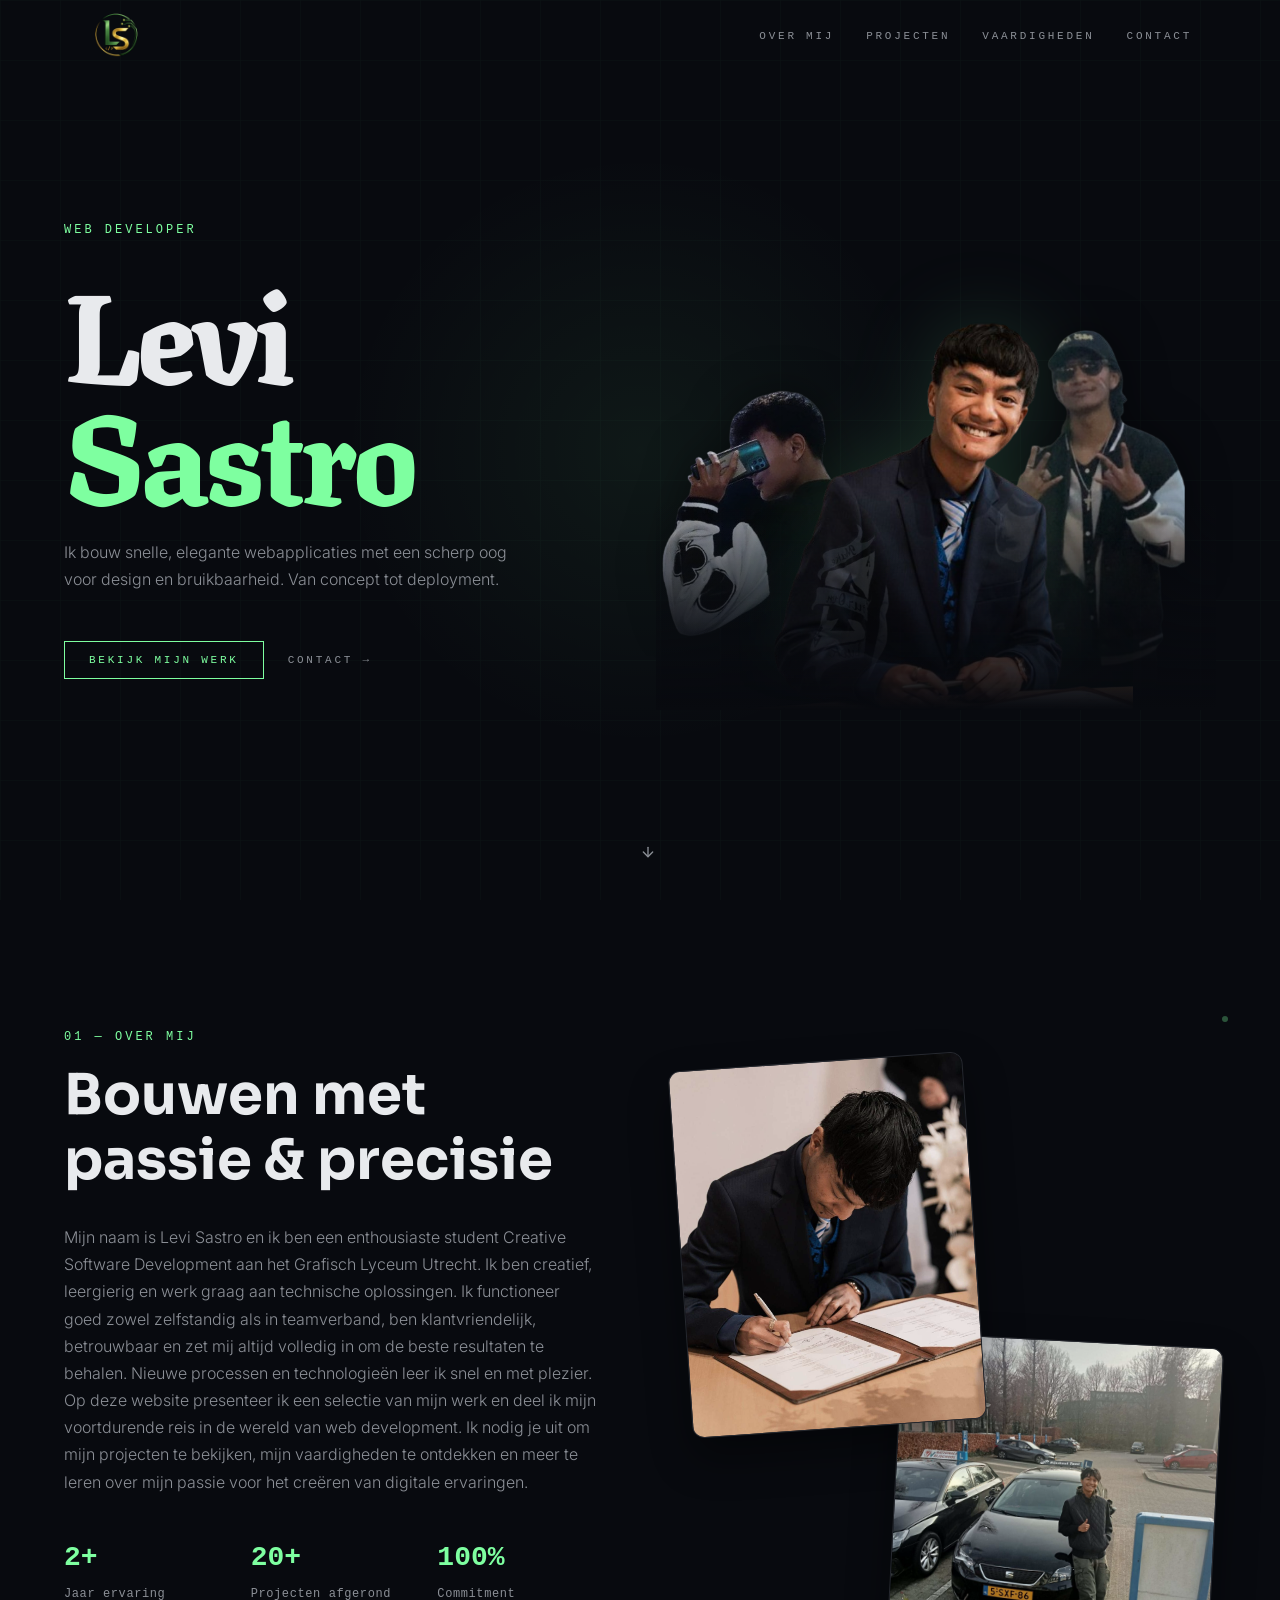
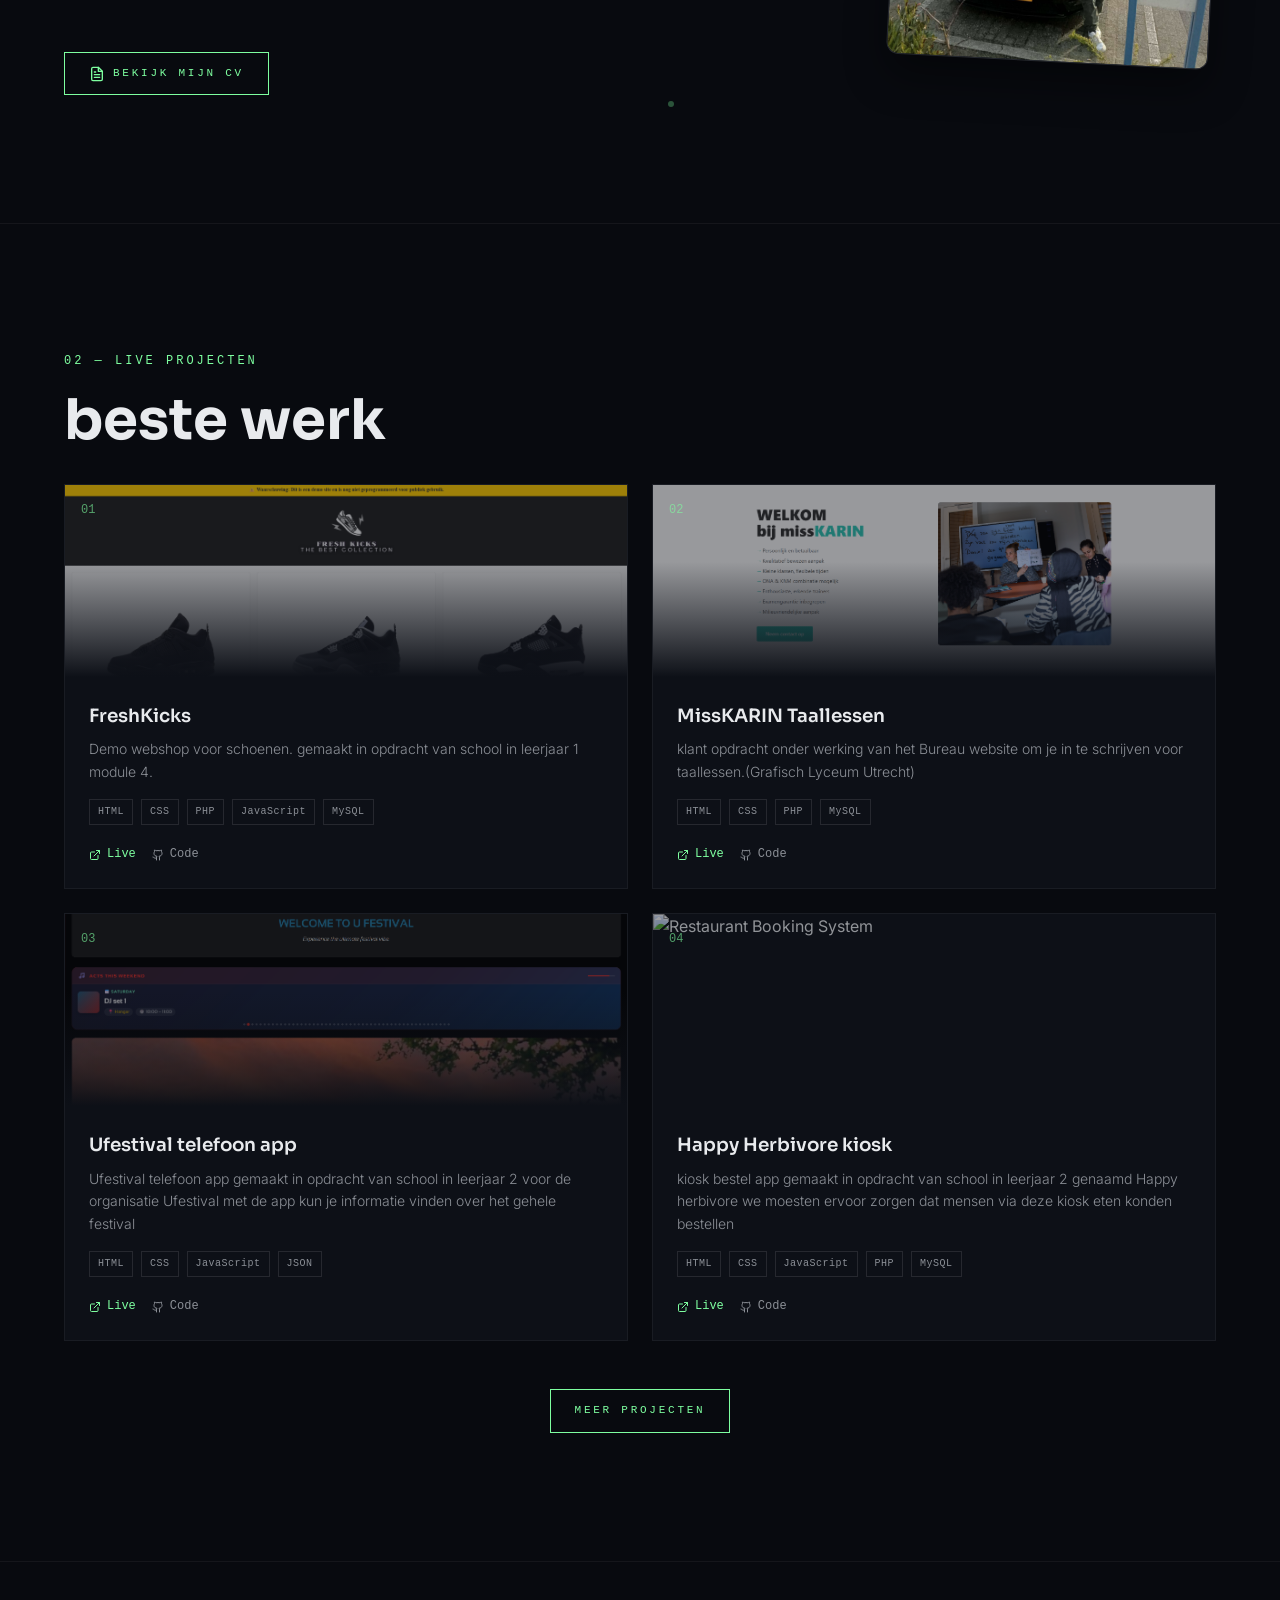
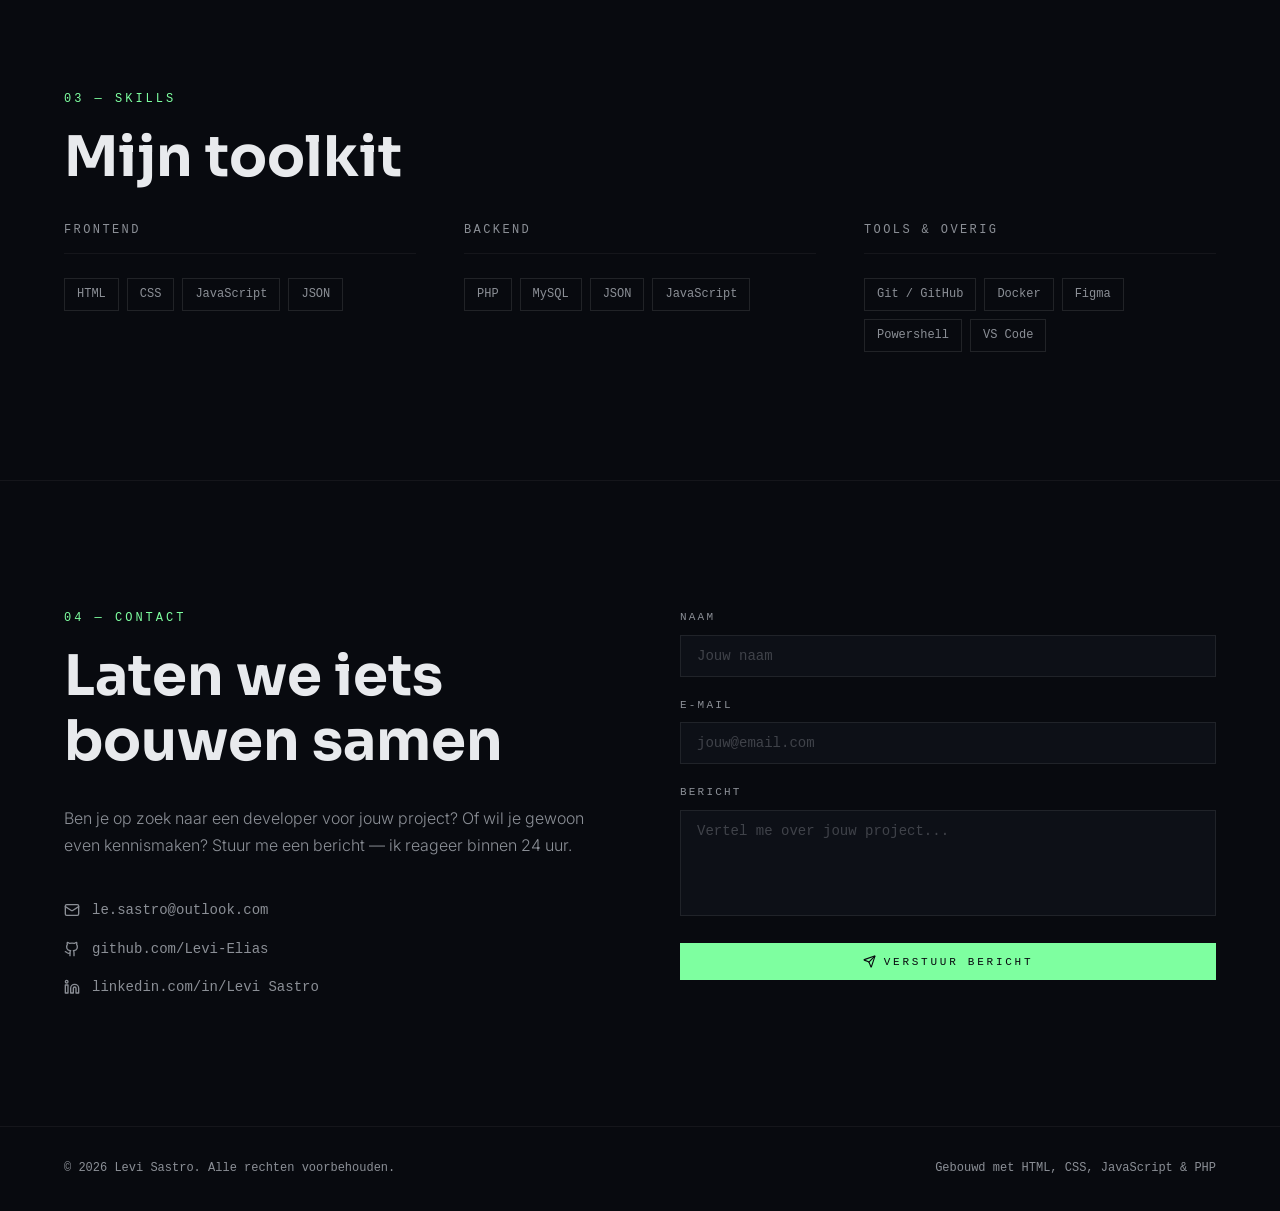
==== commit 4b291268: "live" ====
--- a/live/index.html
+++ b/live/index.html
@@ -12,16 +12,15 @@
   <link
     href="https://fonts.googleapis.com/css2?family=Inter:wght@300;400;500;600;700&family=Sora:wght@600;700&family=Texturina:wght@900&display=swap"
     rel="stylesheet" />
-  <link rel="stylesheet" href="assets/css/style.css" />
-  <link rel="icon" href="assets/foto's/logo.png" type="image/png" />
+  <link rel="stylesheet" href="assets/css/style.css?v=2" />
+  <link rel="icon" href="assets/fotos/logo.png" type="image/png" />
 </head>
 
 <body>
-
   <!-- ===== HEADER / NAV ===== -->
   <header class="header" id="header">
     <div class="header-inner">
-      <a class="logo" id="logo" href="#"><img src="assets/foto's/bglogo.png" alt="LS Logo" /></a>
+      <a class="logo" id="logo" href="index.html"><img src="assets/fotos/bglogo.png" alt="LS Logo" /></a>
       <nav class="nav-desktop" id="nav-desktop">
         <button onclick="smoothScroll('about')">OVER MIJ</button>
         <button onclick="smoothScroll('projects')">PROJECTEN</button>
@@ -55,6 +54,8 @@
     </div>
   </header>
 
+
+
   <main>
     <!-- ===== HERO ===== -->
     <section class="hero">
@@ -76,9 +77,9 @@
         </div>
         <div class="hero-image anim-fade-up anim-delay-2">
           <div class="hero-collage">
-            <img src="assets/foto's/Ontwerp_zonder_titel-removebg-preview.png" class="hc-sub1" alt="Levi Sastro" />
-            <img src="assets/foto's/fotoL-removebg-preview.png" class="hc-main" alt="Levi Sastro" />
-            <img src="assets/foto's/Ontwerp_zonder_titel__1_-removebg-preview.png" class="hc-sub2" alt="Levi Sastro" />
+            <img src="assets/fotos/Ontwerp_zonder_titel-removebg-preview.png" class="hc-sub1" alt="Levi Sastro" />
+            <img src="assets/fotos/fotoL-removebg-preview.png" class="hc-main" alt="Levi Sastro" />
+            <img src="assets/fotos/Ontwerp_zonder_titel__1_-removebg-preview.png" class="hc-sub2" alt="Levi Sastro" />
           </div>
           <div class="hero-image-fade"></div>
         </div>
@@ -102,10 +103,15 @@
           <p class="section-label">01 — Over mij</p>
           <h2 class="section-title">Bouwen met passie &amp; precisie</h2>
           <div class="about-body">
-            <p>Hoi, ik ben Levi Sastro — een web developer met een passie voor het bouwen van mooie, functionele
-              digitale ervaringen. Ik combineer technische kennis met een sterk gevoel voor design.</p>
-            <p>Ik houd van schone code, doorgedacht UX en projecten waarbij ik van idee tot werkend product mag gaan.
-              Zowel frontend als backend, van static sites tot complexe applicaties.</p>
+            <p>Mijn naam is Levi Sastro en ik ben een enthousiaste student Creative Software Development aan het
+              Grafisch
+              Lyceum Utrecht. Ik ben creatief, leergierig en werk graag aan technische oplossingen. Ik functioneer goed
+              zowel zelfstandig als in teamverband, ben klantvriendelijk, betrouwbaar en zet mij altijd volledig in om
+              de
+              beste resultaten te behalen. Nieuwe processen en technologieën leer ik snel en met plezier.
+              Op deze website presenteer ik een selectie van mijn werk en deel ik mijn voortdurende reis in de wereld
+              van web development. Ik nodig je uit om mijn projecten te bekijken, mijn vaardigheden te ontdekken en
+              meer te leren over mijn passie voor het creëren van digitale ervaringen. </p>
           </div>
           <div class="about-stats">
             <div class="stat">
@@ -119,8 +125,39 @@
             <div class="stat">
               <p class="stat-num">100%</p>
               <p class="stat-label">Commitment</p>
-            </div>
-          </div>
+
+
+
+
+
+
+
+            </div>
+          </div>
+          <div class="cv-wrapper">
+            <a href="assets/fotos/CV.pdf" target="_blank" rel="noopener noreferrer" class="btn-outline">
+              <svg xmlns="http://www.w3.org/2000/svg" width="16" height="16" viewBox="0 0 24 24" fill="none"
+                stroke="currentColor" stroke-width="2" stroke-linecap="round" stroke-linejoin="round">
+                <path d="M14 2H6a2 2 0 0 0-2 2v16a2 2 0 0 0 2 2h12a2 2 0 0 0 2-2V8z"></path>
+                <polyline points="14 2 14 8 20 8"></polyline>
+                <line x1="16" y1="13" x2="8" y2="13"></line>
+                <line x1="16" y1="17" x2="8" y2="17"></line>
+                <polyline points="10 9 9 9 8 9"></polyline>
+              </svg>
+              Bekijk mijn CV
+            </a>
+          </div>
+        </div>
+        <div class="about-dual-collage reveal">
+          <div class="dual-img-wrapper dual-img-1">
+            <img src="assets/fotos/pen.jpg" alt="Pen" />
+          </div>
+          <div class="dual-img-wrapper dual-img-2">
+            <img src="assets/fotos/car.jpg" alt="Car" />
+          </div>
+          <!-- Decorations -->
+          <div class="collage-decoration collage-dot collage-dot-1"></div>
+          <div class="collage-decoration collage-dot collage-dot-2"></div>
         </div>
       </div>
     </section>
@@ -136,7 +173,7 @@
           <!-- Project 1 -->
           <div class="project-card reveal">
             <div class="project-image">
-              <img src="assets/foto's/FK.png" alt="FreshKicks" />
+              <img src="assets/fotos/FK.png" alt="FreshKicks" />
               <div class="project-image-overlay"></div>
               <span class="project-id">01</span>
             </div>
@@ -178,7 +215,7 @@
           <!-- Project 2 -->
           <div class="project-card reveal">
             <div class="project-image">
-              <img src="assets/foto's/MK.png" alt="Task Management App" />
+              <img src="assets/fotos/MK.png" alt="Task Management App" />
               <div class="project-image-overlay"></div>
               <span class="project-id">02</span>
             </div>
@@ -219,7 +256,7 @@
           <!-- Project 3 -->
           <div class="project-card reveal">
             <div class="project-image">
-              <img src="assets/foto's/ufes.png" alt="Portfolio Generator" />
+              <img src="assets/fotos/ufes.png" alt="Portfolio Generator" />
               <div class="project-image-overlay"></div>
               <span class="project-id">03</span>
             </div>
@@ -259,7 +296,7 @@
           <!-- Project 4 -->
           <div class="project-card reveal">
             <div class="project-image">
-              <img src="assets/foto's/HH.png" alt="Restaurant Booking System" />
+              <img src="assets/fotos/HH.png" alt="Restaurant Booking System" />
               <div class="project-image-overlay"></div>
               <span class="project-id">04</span>
             </div>
@@ -298,6 +335,9 @@
               </div>
             </div>
           </div>
+        </div>
+        <div class="btn-wrapper">
+          <a href="projects.html" class="btn-outline">Meer projecten</a>
         </div>
       </div>
     </section>
@@ -359,7 +399,7 @@
               </svg>
               <span>le.sastro@outlook.com</span>
             </a>
-            <a href="https://github.com" class="contact-link" target="_blank" rel="noopener noreferrer">
+            <a href="https://github.com/Levi-Elias" class="contact-link" target="_blank" rel="noopener noreferrer">
               <svg xmlns="http://www.w3.org/2000/svg" width="16" height="16" viewBox="0 0 24 24" fill="none"
                 stroke="currentColor" stroke-width="2" stroke-linecap="round" stroke-linejoin="round">
                 <path
@@ -368,7 +408,8 @@
               </svg>
               <span>github.com/Levi-Elias</span>
             </a>
-            <a href="https://linkedin.com" class="contact-link" target="_blank" rel="noopener noreferrer">
+            <a href="https://www.linkedin.com/in/levi-sastro-022612417/" class="contact-link" target="_blank"
+              rel="noopener noreferrer">
               <svg xmlns="http://www.w3.org/2000/svg" width="16" height="16" viewBox="0 0 24 24" fill="none"
                 stroke="currentColor" stroke-width="2" stroke-linecap="round" stroke-linejoin="round">
                 <path d="M16 8a6 6 0 0 1 6 6v7h-4v-7a2 2 0 0 0-2-2 2 2 0 0 0-2 2v7h-4v-7a6 6 0 0 1 6-6z" />
@@ -426,7 +467,7 @@
   <footer class="footer">
     <div class="container footer-inner">
       <span>© 2026 Levi Sastro. Alle rechten voorbehouden.</span>
-      <span>Gebouwd met HTML, CSS & JavaScript</span>
+      <span>Gebouwd met HTML, CSS, JavaScript & PHP</span>
     </div>
   </footer>
 
--- a/live/assets/css/style.css
+++ b/live/assets/css/style.css
@@ -852,6 +852,108 @@
   color: var(--muted);
 }
 
+/* ===== HELPERS ===== */
+.btn-wrapper {
+  display: flex;
+  justify-content: center;
+  margin-top: 3rem;
+}
+
+.btn-wrapper .btn-outline {
+  text-decoration: none;
+}
+
+.section-pt-lg {
+  padding-top: 8rem;
+}
+
+.project-image-placeholder {
+  background: #2a2a2a;
+  display: flex;
+  align-items: center;
+  justify-content: center;
+  min-height: 250px;
+}
+
+.project-image-placeholder p {
+  color: #888;
+}
+
+/* ===== ABOUT IMAGE & CV ===== */
+.cv-wrapper {
+  margin-top: 3rem;
+}
+
+.cv-wrapper .btn-outline {
+  display: inline-flex;
+  align-items: center;
+  gap: 0.5rem;
+}
+
+.about-dual-collage {
+  position: relative;
+  width: 100%;
+  height: 100%;
+  min-height: 450px;
+  display: flex;
+  justify-content: center;
+  align-items: center;
+}
+
+.dual-img-wrapper {
+  position: absolute;
+  border-radius: 12px;
+  overflow: hidden;
+  border: 1px solid rgba(255, 255, 255, 0.1);
+  box-shadow: 0 20px 40px rgba(0, 0, 0, 0.4);
+  transition: transform 0.4s ease, z-index 0s, border-color 0.4s ease;
+  background: var(--bg-card);
+}
+
+.dual-img-wrapper:hover {
+  z-index: 10;
+  border-color: rgba(126, 255, 160, 0.4);
+}
+
+.dual-img-wrapper img {
+  width: 100%;
+  height: 100%;
+  object-fit: cover;
+  transition: transform 0.5s ease, filter 0.5s ease;
+  filter: grayscale(20%);
+}
+
+.dual-img-wrapper:hover img {
+  transform: scale(1.05);
+  filter: grayscale(0%);
+}
+
+.dual-img-1 {
+  width: 55%;
+  aspect-ratio: 4/5;
+  left: 0;
+  top: 5%;
+  z-index: 2;
+  transform: rotate(-4deg);
+}
+
+.dual-img-1:hover {
+  transform: scale(1.02) rotate(0deg) translateY(-10px);
+}
+
+.dual-img-2 {
+  width: 60%;
+  aspect-ratio: 1/1;
+  right: 0;
+  bottom: 5%;
+  z-index: 1;
+  transform: rotate(3deg);
+}
+
+.dual-img-2:hover {
+  transform: scale(1.02) rotate(0deg) translateY(-10px);
+}
+
 /* ===== ANIMATIONS ===== */
 .anim-fade-up {
   opacity: 0;
